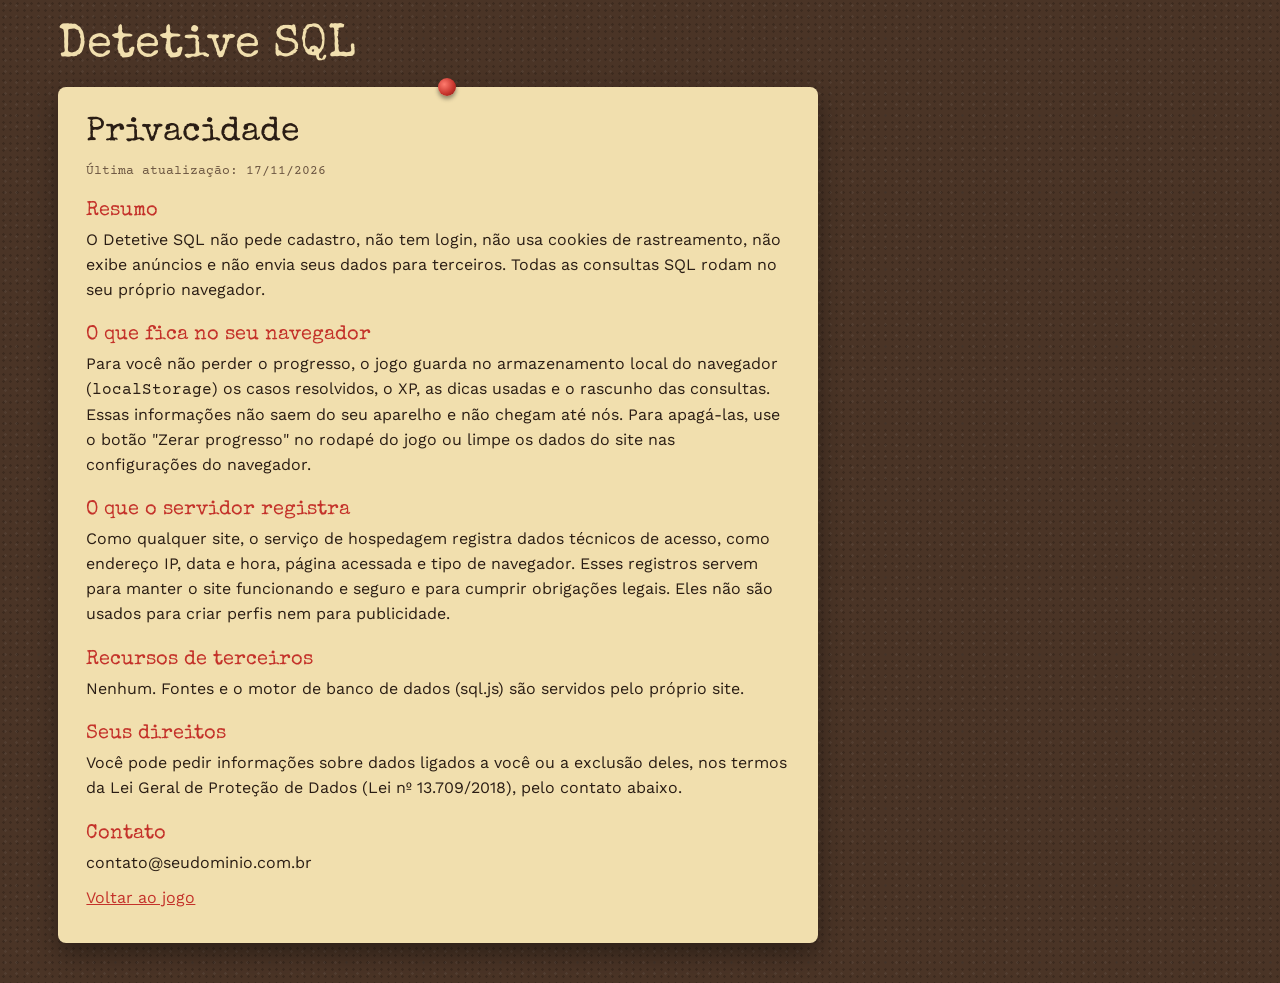
==== privacidade.html @ a3788912 "Detetive SQL: jogo de navegador para aprender SQL 13 casos em 5 fases, SQLite no navegador via sql.j" ====
<!DOCTYPE html>
<html lang="pt-BR">
<head>
<meta charset="utf-8">
<meta name="viewport" content="width=device-width,initial-scale=1">
<meta http-equiv="Content-Security-Policy" content="default-src 'self'; script-src 'none'; style-src 'self'; font-src 'self'; img-src 'self' data:; object-src 'none'; base-uri 'self'; form-action 'none'">
<meta name="referrer" content="no-referrer">
<link rel="icon" href="data:,">
<title>Privacidade · Detetive SQL</title>
<link rel="stylesheet" href="css/style.css">
</head>
<body>
<div class="wrap">
  <header class="top"><h1><a class="home" href="./">Detetive SQL</a></h1></header>
  <main class="file doc">
    <h2>Privacidade</h2>
    <p class="meta">Última atualização: 17/11/2026</p>

    <h3>Resumo</h3>
    <p>O Detetive SQL não pede cadastro, não tem login, não usa cookies de rastreamento, não exibe anúncios e não envia seus dados para terceiros. Todas as consultas SQL rodam no seu próprio navegador.</p>

    <h3>O que fica no seu navegador</h3>
    <p>Para você não perder o progresso, o jogo guarda no armazenamento local do navegador (<code>localStorage</code>) os casos resolvidos, o XP, as dicas usadas e o rascunho das consultas. Essas informações não saem do seu aparelho e não chegam até nós. Para apagá-las, use o botão "Zerar progresso" no rodapé do jogo ou limpe os dados do site nas configurações do navegador.</p>

    <h3>O que o servidor registra</h3>
    <p>Como qualquer site, o serviço de hospedagem registra dados técnicos de acesso, como endereço IP, data e hora, página acessada e tipo de navegador. Esses registros servem para manter o site funcionando e seguro e para cumprir obrigações legais. Eles não são usados para criar perfis nem para publicidade.</p>

    <h3>Recursos de terceiros</h3>
    <p>Nenhum. Fontes e o motor de banco de dados (sql.js) são servidos pelo próprio site.</p>

    <h3>Seus direitos</h3>
    <p>Você pode pedir informações sobre dados ligados a você ou a exclusão deles, nos termos da Lei Geral de Proteção de Dados (Lei nº 13.709/2018), pelo contato abaixo.</p>

    <h3>Contato</h3>
    <p>contato@seudominio.com.br</p>

    <p class="back"><a href="./">Voltar ao jogo</a></p>
  </main>
</div>
</body>
</html>
---- css/style.css ----
@font-face{font-family:'Special Elite';font-style:normal;font-weight:400;font-display:swap;src:url(../fonts/special-elite-latin-400-normal.woff2) format('woff2')}
@font-face{font-family:'Courier Prime';font-style:normal;font-weight:400;font-display:swap;src:url(../fonts/courier-prime-latin-400-normal.woff2) format('woff2')}
@font-face{font-family:'Courier Prime';font-style:normal;font-weight:700;font-display:swap;src:url(../fonts/courier-prime-latin-700-normal.woff2) format('woff2')}
@font-face{font-family:'Work Sans';font-style:normal;font-weight:400;font-display:swap;src:url(../fonts/work-sans-latin-400-normal.woff2) format('woff2')}
@font-face{font-family:'Work Sans';font-style:normal;font-weight:500;font-display:swap;src:url(../fonts/work-sans-latin-500-normal.woff2) format('woff2')}
@font-face{font-family:'Work Sans';font-style:normal;font-weight:600;font-display:swap;src:url(../fonts/work-sans-latin-600-normal.woff2) format('woff2')}
/* VOICE: ironic police procedural, a tired chief cracking dry jokes over petty crimes
   IDEA: a case folder pinned to a cork wall, next to an interrogation terminal
   PICTURE: the working game board itself — manila case file + SQL terminal + evidence table
   COLOUR and TYPE: cork brown ground, manila folder, red "case closed" stamp; Special Elite typewriter titles, Work Sans body, Courier Prime code
   LAYOUT: rank bar, folder-tab case strip, then two columns (file | terminal) stacking under 900px */
:root{color-scheme:light dark;--cork:#4a3426;--cork2:#3b291e;--manila:#f1dfae;--manila2:#e6cf92;--paper:#fbf6e6;--ink:#2a1d14;--muted:#6b5541;--red:#c4322a;--term:#211812;--termink:#f3e9d2;--line:#c9b27a;--ok:#2f7a4b}
:root[data-theme=light],:root[data-theme=dark]{color-scheme:light dark}
*{box-sizing:border-box;min-width:0}
body{margin:0;background:var(--cork);background-image:radial-gradient(rgba(0,0,0,.18) 1px,transparent 1.5px),radial-gradient(rgba(255,255,255,.05) 1px,transparent 1.5px);background-size:7px 7px,11px 11px;color:var(--ink);font:16px/1.55 'Work Sans',system-ui,sans-serif;overflow-x:clip}
h1,h2,h3{font-family:'Special Elite','Courier New',monospace;font-weight:400;margin:0;line-height:1.1}
code,pre,textarea{font-family:'Courier Prime','Courier New',monospace}
button{font:600 15px 'Work Sans',sans-serif;min-height:44px;border-radius:6px;cursor:pointer;border:2px solid transparent}
button:focus-visible,textarea:focus-visible,.tab:focus-visible{outline:3px solid #ffd27a;outline-offset:2px}
.wrap{max-width:1240px;margin:0 auto;padding:16px max(3vw,12px) 40px}
.top{display:flex;flex-wrap:wrap;align-items:center;gap:12px 20px;color:var(--termink);padding:6px 0 14px}
.top h1{font-size:clamp(30px,4.5vw,46px);color:var(--manila)}
.top h1 span{color:var(--red);background:var(--manila);padding:0 8px;border-radius:3px;margin-left:6px;font-size:.55em;vertical-align:middle;transform:rotate(-3deg);display:inline-block}
.rank{margin-left:auto;display:flex;align-items:center;gap:14px;flex-wrap:wrap}
.badge{background:var(--manila);color:var(--ink);padding:6px 12px;border-radius:4px;font-family:'Special Elite',monospace;box-shadow:0 3px 0 rgba(0,0,0,.35)}
.xpbar{width:180px;height:10px;background:rgba(0,0,0,.35);border-radius:9px;overflow:hidden}
.xpbar i{display:block;height:100%;background:var(--red);transition:width .6s}
.tabs{display:flex;gap:4px;overflow-x:auto;padding:0 2px;scrollbar-width:thin}
.tab{flex:none;background:var(--manila2);color:var(--ink);border:0;border-radius:8px 8px 0 0;padding:8px 12px 6px;font:500 13px 'Work Sans';min-height:44px;cursor:pointer;opacity:.8;text-align:left;line-height:1.2}
.tab small{display:block;font-size:11px;color:var(--muted)}
.tab.on{background:var(--manila);opacity:1;box-shadow:0 -3px 0 var(--red) inset}
.tab.done::after{content:" ✔";color:var(--ok);font-weight:700}
.tab.lock{background:#8a7458;color:#e5d6b5;cursor:not-allowed}
.board{display:grid;grid-template-columns:minmax(0,5fr) minmax(0,6fr);gap:18px;align-items:start}
.file{background:var(--manila);border-radius:0 8px 8px 8px;padding:22px clamp(16px,2.5vw,28px);box-shadow:0 10px 24px rgba(0,0,0,.4);position:relative}
.file::before{content:"";position:absolute;top:-9px;left:50%;width:18px;height:18px;border-radius:50%;background:radial-gradient(circle at 35% 35%,#ff7b6e,var(--red) 60%,#7a1712);box-shadow:0 3px 4px rgba(0,0,0,.4)}
.meta{font:13px 'Courier Prime',monospace;color:var(--muted);display:flex;justify-content:space-between;gap:10px;flex-wrap:wrap}
.file h2{font-size:clamp(26px,3vw,34px);margin:6px 0 12px}
.story{white-space:pre-line;margin:0 0 14px}
.chief{display:flex;gap:12px;align-items:flex-start;margin-bottom:14px}
.chief svg{flex:none}
.lesson{background:var(--paper);border:1px dashed var(--line);border-radius:6px;padding:12px 14px;margin:14px 0}
.lesson h3{font-size:17px;margin-bottom:6px;color:var(--red)}
.lesson pre{background:var(--term);color:var(--termink);padding:10px 12px;border-radius:5px;margin:10px 0 0;font-size:14px;overflow-x:auto}
.lesson code{background:rgba(196,50,42,.1);padding:0 4px;border-radius:3px}
.goal{border-left:4px solid var(--red);padding:6px 0 6px 12px;font-weight:600;margin:14px 0}
.hints{display:flex;flex-wrap:wrap;gap:8px}
.ghost{background:transparent;border-color:var(--ink);color:var(--ink);padding:0 14px}
.hint{background:var(--paper);border-radius:5px;padding:8px 12px;margin-top:8px;font:15px 'Courier Prime',monospace}
.stamp{position:absolute;right:18px;bottom:78px;border:4px solid var(--red);color:var(--red);font:28px 'Special Elite',monospace;padding:2px 12px;transform:rotate(-12deg);opacity:0;pointer-events:none;border-radius:6px;background:rgba(241,223,174,.6)}
.stamp.show{opacity:.9;animation:thump .45s ease-out}
@keyframes thump{0%{transform:rotate(-12deg) scale(2.4);opacity:0}70%{transform:rotate(-12deg) scale(.95)}100%{transform:rotate(-12deg) scale(1)}}
.term{background:var(--term);color:var(--termink);border-radius:8px;padding:16px;box-shadow:0 10px 24px rgba(0,0,0,.45)}
.term label{font:13px 'Courier Prime',monospace;color:#c6b38b;display:block;margin-bottom:6px}
textarea{width:100%;min-height:170px;resize:vertical;background:#140e0a;color:#fff7e3;border:1px solid #5a4636;border-radius:6px;padding:12px;font-size:16px;line-height:1.45;tab-size:2}
.row{display:flex;gap:8px;flex-wrap:wrap;margin:10px 0}
.run{background:var(--red);color:#fff;padding:0 22px}
.sec{background:#3a2c22;color:var(--termink);border-color:#5a4636;padding:0 14px}
.verdict{border-radius:6px;padding:10px 14px;margin:8px 0;font-size:15px}
.verdict.bad{background:#4a1d18;border-left:4px solid var(--red)}
.verdict.good{background:#1d3a27;border-left:4px solid #5bbf7f}
.verdict.info{background:#2e241c;border-left:4px solid #8d7558}
.res{max-height:340px;overflow:auto;border:1px solid #4a3a2c;border-radius:6px;margin-top:6px}
table{border-collapse:collapse;width:100%;font:14px 'Courier Prime',monospace}
th,td{padding:6px 10px;border-bottom:1px solid #3a2c22;text-align:left;white-space:nowrap}
th{position:sticky;top:0;background:#3a2c22;color:#ffd9a0;font-weight:700}
td.n{text-align:right}
.count{font:13px 'Courier Prime';color:#c6b38b;margin-top:6px}
details.schema{margin-top:14px;border-top:1px dashed #5a4636;padding-top:10px}
details.schema summary{cursor:pointer;font:15px 'Special Elite',monospace;color:var(--manila);min-height:32px}
.tables{display:grid;grid-template-columns:repeat(auto-fill,minmax(180px,1fr));gap:10px;margin-top:8px}
.tbl{background:#2e241c;border-radius:5px;padding:8px 10px;font:13px 'Courier Prime',monospace}
.tbl button{background:none;border:0;color:#ffb39b;font:700 14px 'Courier Prime';padding:0;min-height:28px;text-decoration:underline}
.tbl span{display:block;color:#d9c9a8}
.modal{position:fixed;inset:0;background:rgba(20,12,8,.72);display:none;place-items:center;padding:16px;z-index:9}
.modal.open{display:grid}
.modal .box{background:var(--manila);max-width:640px;width:100%;max-height:calc(100vh - 32px);overflow:auto;border-radius:8px;padding:24px;box-shadow:0 20px 40px rgba(0,0,0,.5)}
.mxp{font:14px 'Courier Prime',monospace;color:var(--muted);margin-bottom:12px}
.mxp b{color:var(--red)}
.quote{display:flex;gap:12px;align-items:flex-start;background:var(--paper);border-left:4px solid var(--red);border-radius:6px;padding:12px 14px;margin-bottom:14px}
.quote svg{flex:none}.quote p{margin:0;font-size:17px;line-height:1.5}
.modal .count{color:var(--muted)}
.evid{font:13px 'Special Elite',monospace;color:var(--muted);margin:0 0 4px}
.modal .res{max-height:220px;background:var(--term);color:var(--termink)}
.modal h2{font-size:30px;color:var(--red);margin-bottom:10px}
.foot{color:#d9c9a8;font-size:13px;margin-top:18px;text-align:center}
@media(max-width:900px){.board{grid-template-columns:minmax(0,1fr)}.rank{margin-left:0}}
@media(max-width:600px){.xpbar{width:120px}.stamp{font-size:20px;bottom:120px}}
@media(prefers-reduced-motion:reduce){.stamp.show{animation:none}.xpbar i{transition:none}}
.xpbar i{width:0}
.xptxt{font:13px 'Courier Prime',monospace;margin-top:3px}
.sec.small{min-height:32px;font-size:12px;margin-left:8px}
.foot a{color:var(--manila)}
.hint pre{margin:6px 0 0;white-space:pre-wrap}
.th-type{color:#9c8868}
.hint-off{opacity:.4}
.home{color:inherit;text-decoration:none}
.doc{max-width:760px;border-radius:8px}
.doc h3{font-size:20px;margin:22px 0 6px;color:var(--red)}
.doc p{margin:0 0 10px}
.doc .back a,.doc a{color:var(--red)}
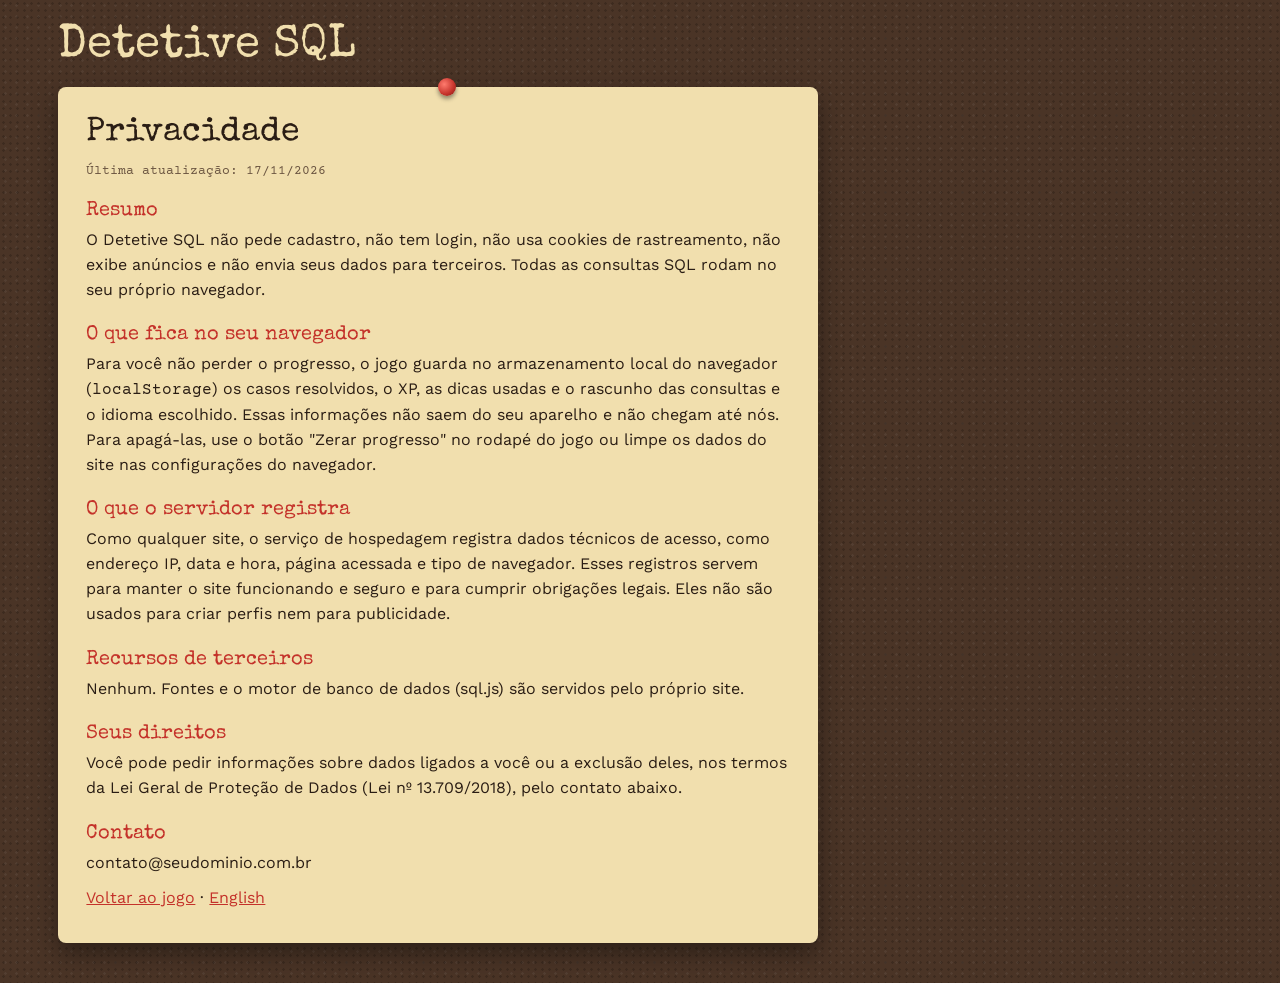
==== commit ef1b9b65: "Adiciona versão em inglês (en-US) com seletor de idioma Botão PT/EN no topo, idioma salvo no navegad" ====
--- a/privacidade.html
+++ b/privacidade.html
@@ -11,7 +11,7 @@
 </head>
 <body>
 <div class="wrap">
-  <header class="top"><h1><a class="home" href="./">Detetive SQL</a></h1></header>
+  <header class="top"><h1><a class="home" href="./?lang=pt">Detetive SQL</a></h1></header>
   <main class="file doc">
     <h2>Privacidade</h2>
     <p class="meta">Última atualização: 17/11/2026</p>
@@ -20,7 +20,7 @@
     <p>O Detetive SQL não pede cadastro, não tem login, não usa cookies de rastreamento, não exibe anúncios e não envia seus dados para terceiros. Todas as consultas SQL rodam no seu próprio navegador.</p>
 
     <h3>O que fica no seu navegador</h3>
-    <p>Para você não perder o progresso, o jogo guarda no armazenamento local do navegador (<code>localStorage</code>) os casos resolvidos, o XP, as dicas usadas e o rascunho das consultas. Essas informações não saem do seu aparelho e não chegam até nós. Para apagá-las, use o botão "Zerar progresso" no rodapé do jogo ou limpe os dados do site nas configurações do navegador.</p>
+    <p>Para você não perder o progresso, o jogo guarda no armazenamento local do navegador (<code>localStorage</code>) os casos resolvidos, o XP, as dicas usadas e o rascunho das consultas e o idioma escolhido. Essas informações não saem do seu aparelho e não chegam até nós. Para apagá-las, use o botão "Zerar progresso" no rodapé do jogo ou limpe os dados do site nas configurações do navegador.</p>
 
     <h3>O que o servidor registra</h3>
     <p>Como qualquer site, o serviço de hospedagem registra dados técnicos de acesso, como endereço IP, data e hora, página acessada e tipo de navegador. Esses registros servem para manter o site funcionando e seguro e para cumprir obrigações legais. Eles não são usados para criar perfis nem para publicidade.</p>
@@ -34,7 +34,7 @@
     <h3>Contato</h3>
     <p>contato@seudominio.com.br</p>
 
-    <p class="back"><a href="./">Voltar ao jogo</a></p>
+    <p class="back"><a href="./?lang=pt">Voltar ao jogo</a> · <a href="privacy.html">English</a></p>
   </main>
 </div>
 </body>
--- a/css/style.css
+++ b/css/style.css
@@ -99,3 +99,10 @@
 .doc h3{font-size:20px;margin:22px 0 6px;color:var(--red)}
 .doc p{margin:0 0 10px}
 .doc .back a,.doc a{color:var(--red)}
+.top h1 b{font-weight:400}
+.lang{display:flex;border:2px solid var(--manila);border-radius:6px;overflow:hidden}
+.lang button{background:transparent;color:var(--manila);border:0;border-radius:0;min-height:36px;min-width:44px;padding:0 10px;font-size:13px}
+.lang button[aria-pressed=true]{background:var(--manila);color:var(--ink)}
+.rank{margin-left:0}
+.top .lang{margin-left:auto}
+@media(max-width:900px){.top .lang{margin-left:0}}
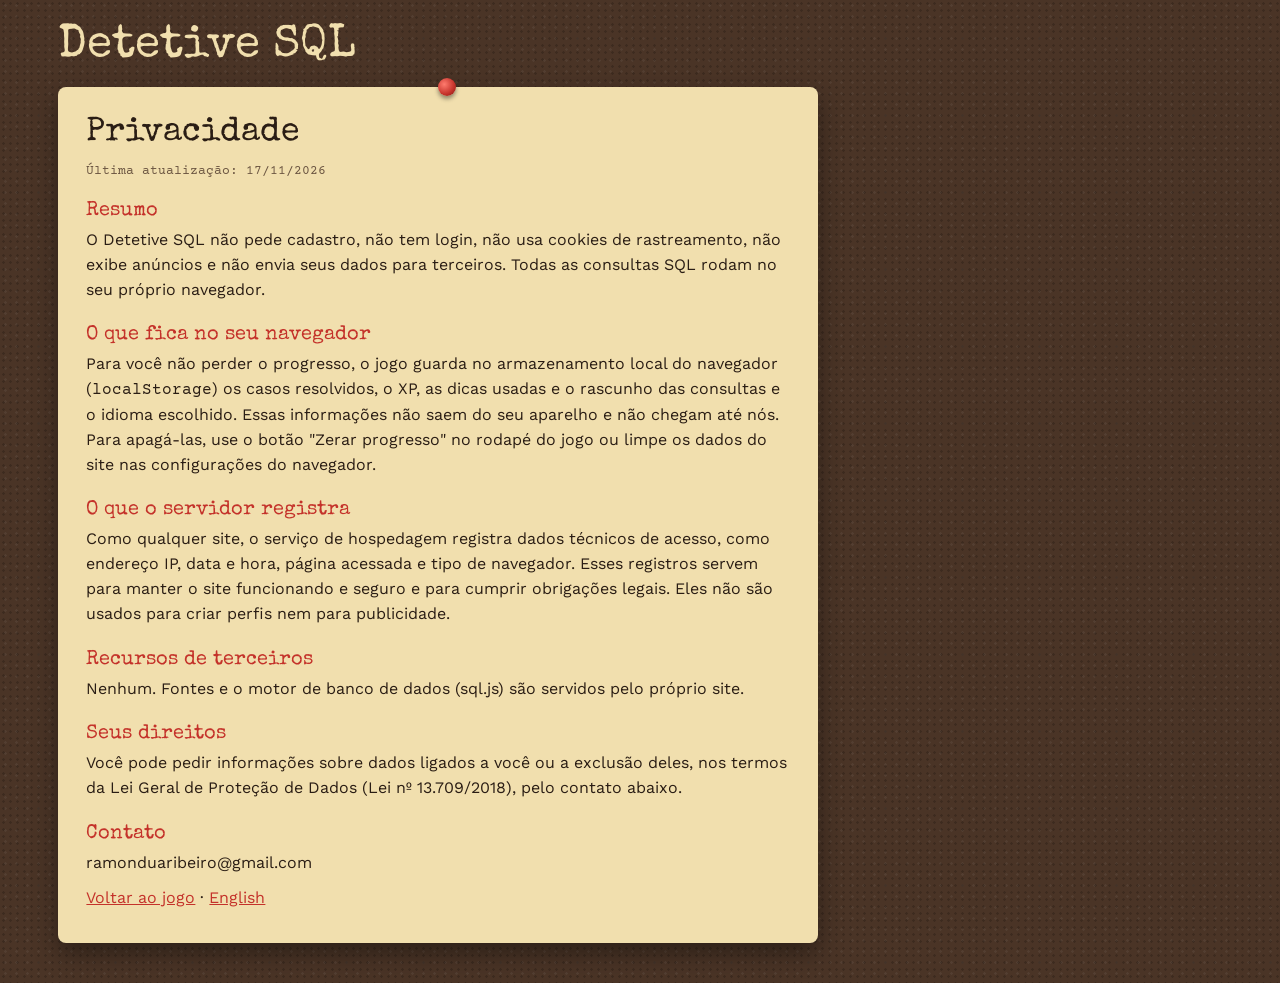
==== commit be20c225: "Atualiza e-mail de contato nas páginas de privacidade" ====
--- a/privacidade.html
+++ b/privacidade.html
@@ -32,7 +32,7 @@
     <p>Você pode pedir informações sobre dados ligados a você ou a exclusão deles, nos termos da Lei Geral de Proteção de Dados (Lei nº 13.709/2018), pelo contato abaixo.</p>
 
     <h3>Contato</h3>
-    <p>contato@seudominio.com.br</p>
+    <p>ramonduaribeiro@gmail.com</p>
 
     <p class="back"><a href="./?lang=pt">Voltar ao jogo</a> · <a href="privacy.html">English</a></p>
   </main>
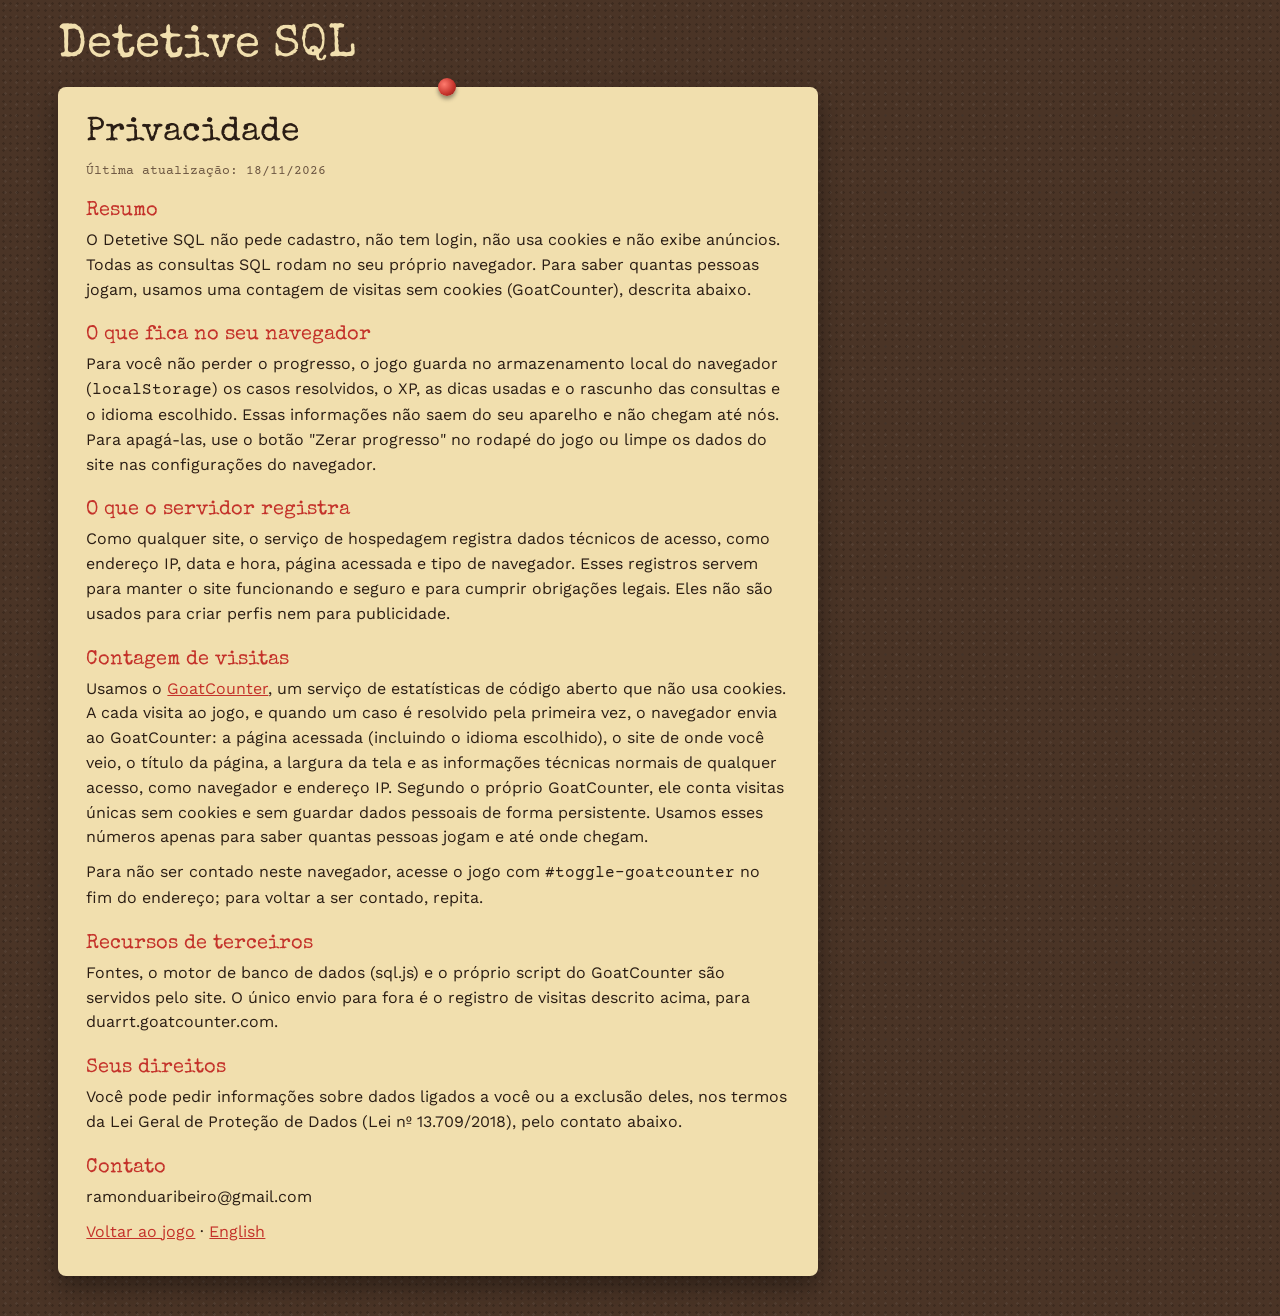
==== commit d8915814: "Adiciona contagem de visitas com GoatCounter (sem cookies) - count.js servido pelo próprio site; só " ====
--- a/privacidade.html
+++ b/privacidade.html
@@ -14,10 +14,10 @@
   <header class="top"><h1><a class="home" href="./?lang=pt">Detetive SQL</a></h1></header>
   <main class="file doc">
     <h2>Privacidade</h2>
-    <p class="meta">Última atualização: 17/11/2026</p>
+    <p class="meta">Última atualização: 18/11/2026</p>
 
     <h3>Resumo</h3>
-    <p>O Detetive SQL não pede cadastro, não tem login, não usa cookies de rastreamento, não exibe anúncios e não envia seus dados para terceiros. Todas as consultas SQL rodam no seu próprio navegador.</p>
+    <p>O Detetive SQL não pede cadastro, não tem login, não usa cookies e não exibe anúncios. Todas as consultas SQL rodam no seu próprio navegador. Para saber quantas pessoas jogam, usamos uma contagem de visitas sem cookies (GoatCounter), descrita abaixo.</p>
 
     <h3>O que fica no seu navegador</h3>
     <p>Para você não perder o progresso, o jogo guarda no armazenamento local do navegador (<code>localStorage</code>) os casos resolvidos, o XP, as dicas usadas e o rascunho das consultas e o idioma escolhido. Essas informações não saem do seu aparelho e não chegam até nós. Para apagá-las, use o botão "Zerar progresso" no rodapé do jogo ou limpe os dados do site nas configurações do navegador.</p>
@@ -25,8 +25,12 @@
     <h3>O que o servidor registra</h3>
     <p>Como qualquer site, o serviço de hospedagem registra dados técnicos de acesso, como endereço IP, data e hora, página acessada e tipo de navegador. Esses registros servem para manter o site funcionando e seguro e para cumprir obrigações legais. Eles não são usados para criar perfis nem para publicidade.</p>
 
+    <h3>Contagem de visitas</h3>
+    <p>Usamos o <a href="https://www.goatcounter.com/">GoatCounter</a>, um serviço de estatísticas de código aberto que não usa cookies. A cada visita ao jogo, e quando um caso é resolvido pela primeira vez, o navegador envia ao GoatCounter: a página acessada (incluindo o idioma escolhido), o site de onde você veio, o título da página, a largura da tela e as informações técnicas normais de qualquer acesso, como navegador e endereço IP. Segundo o próprio GoatCounter, ele conta visitas únicas sem cookies e sem guardar dados pessoais de forma persistente. Usamos esses números apenas para saber quantas pessoas jogam e até onde chegam.</p>
+    <p>Para não ser contado neste navegador, acesse o jogo com <code>#toggle-goatcounter</code> no fim do endereço; para voltar a ser contado, repita.</p>
+
     <h3>Recursos de terceiros</h3>
-    <p>Nenhum. Fontes e o motor de banco de dados (sql.js) são servidos pelo próprio site.</p>
+    <p>Fontes, o motor de banco de dados (sql.js) e o próprio script do GoatCounter são servidos pelo site. O único envio para fora é o registro de visitas descrito acima, para duarrt.goatcounter.com.</p>
 
     <h3>Seus direitos</h3>
     <p>Você pode pedir informações sobre dados ligados a você ou a exclusão deles, nos termos da Lei Geral de Proteção de Dados (Lei nº 13.709/2018), pelo contato abaixo.</p>
--- a/css/style.css
+++ b/css/style.css
@@ -106,3 +106,9 @@
 .rank{margin-left:0}
 .top .lang{margin-left:auto}
 @media(max-width:900px){.top .lang{margin-left:0}}
+.hints{align-items:center}
+.worth{font:14px 'Courier Prime',monospace;color:var(--muted)}
+.worth b{color:var(--red)}
+.top{display:grid;grid-template-columns:minmax(0,1fr) auto;align-items:center}
+.top .lang{margin-left:0;justify-self:end}
+.top .rank{grid-column:1/-1;justify-self:start;margin-left:0}
